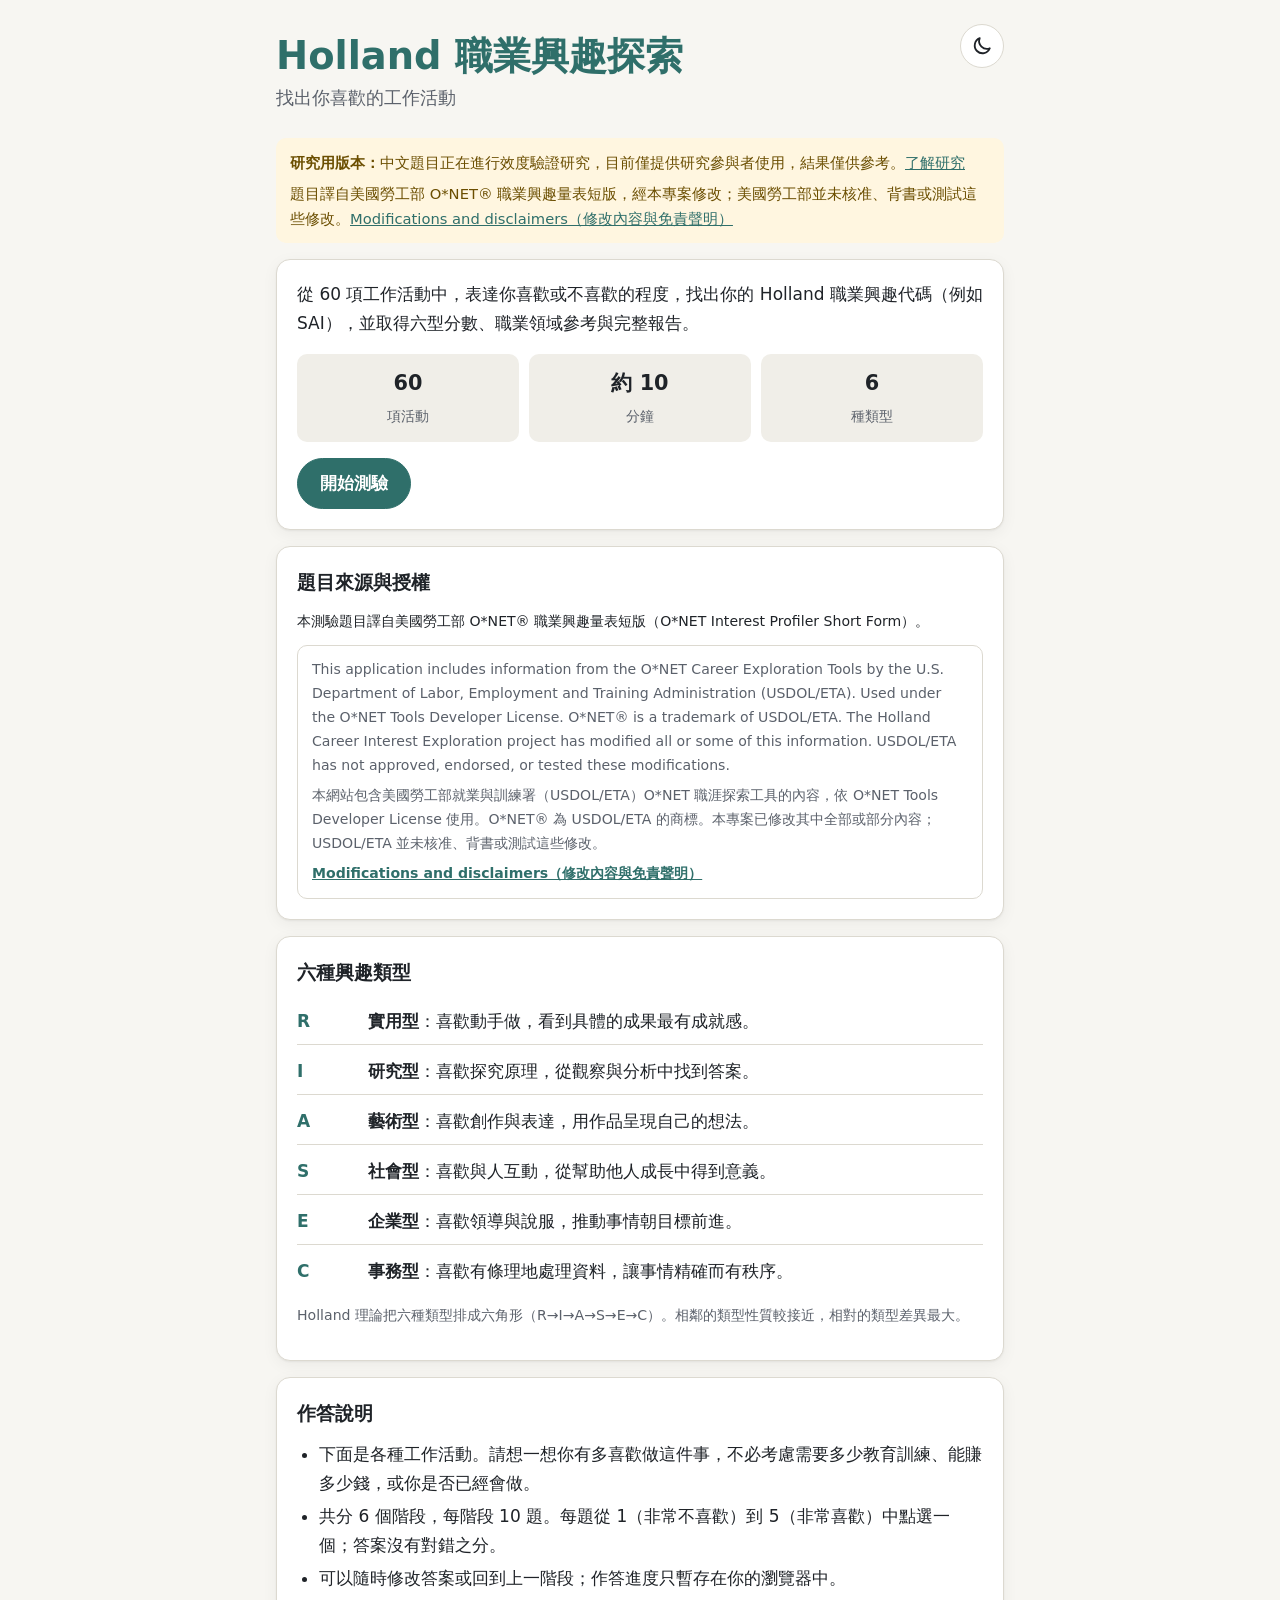
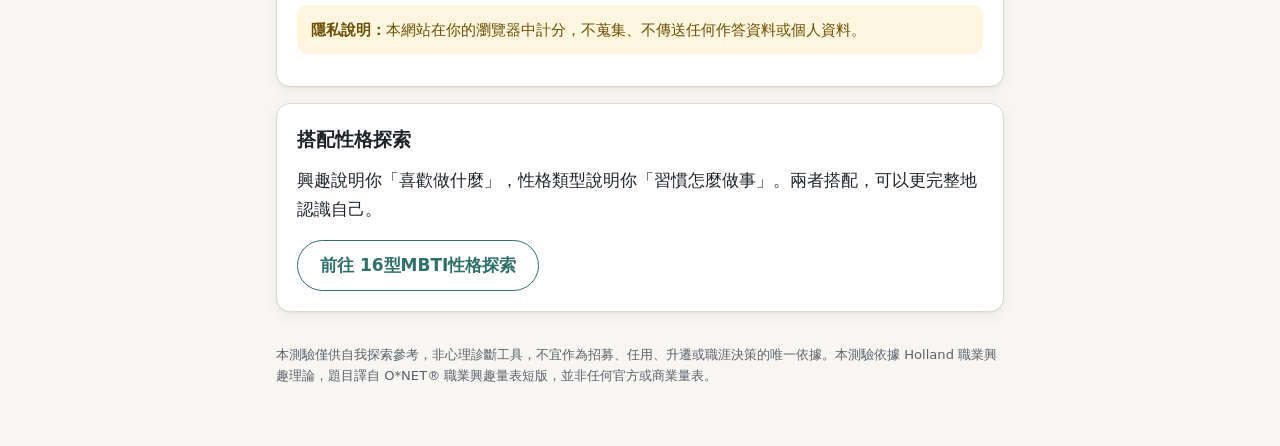
==== index.html @ e3d5d8a1 "建立 Holland 職業興趣探索研究用版本 - 題庫：O*NET Interest Profiler 短版 60 題，譯者一的中文翻譯（英文原文已逐題比對官方 PDF） - 譯者二翻譯表（僅英文原題" ====
<!doctype html>
<html lang="zh-Hant-TW">
<head>
  <meta charset="utf-8">
  <meta name="viewport" content="width=device-width, initial-scale=1">
  <!-- 研究用版本：效度驗證完成前不供搜尋引擎收錄 -->
  <meta name="robots" content="noindex, nofollow">
  <title>Holland 職業興趣探索</title>
  <meta name="description" content="60 項工作活動，找出你的 Holland 職業興趣代碼（RIASEC），並取得六型分數與職業領域參考。">
  <link rel="icon" href="data:image/svg+xml,%3Csvg xmlns=%27http://www.w3.org/2000/svg%27 viewBox=%270 0 64 64%27%3E%3Crect width=%2764%27 height=%2764%27 rx=%2714%27 fill=%27%232c5e9e%27/%3E%3Ctext x=%2732%27 y=%2744%27 font-size=%2734%27 font-family=%27Arial,sans-serif%27 font-weight=%27700%27 fill=%27white%27 text-anchor=%27middle%27%3EH%3C/text%3E%3C/svg%3E">
  <meta name="theme-color" content="#2f6f6a">
  <script>
    // 套用使用者選擇的深色／淺色模式（放在樣式表前，避免畫面閃爍）
    try { const t = localStorage.getItem('holland-theme'); if (t === 'light' || t === 'dark') document.documentElement.setAttribute('data-theme', t); } catch (e) {}
  </script>
  <link rel="stylesheet" href="css/style.css?v=20261027-1">
</head>
<body>
  <main class="container">
    <header class="site-header home-header">
      <div>
        <h1 class="home-title">Holland 職業興趣探索</h1>
        <p class="home-subtitle">找出你喜歡的工作活動</p>
      </div>
    </header>

    <div class="notice research-banner">
      <p style="margin:0 0 6px"><strong>研究用版本：</strong>中文題目正在進行效度驗證研究，目前僅提供研究參與者使用，結果僅供參考。<a href="research.html">了解研究</a></p>
      <p style="margin:0">題目譯自美國勞工部 O*NET® 職業興趣量表短版，經本專案修改；美國勞工部並未核准、背書或測試這些修改。<a href="modifications.html">Modifications and disclaimers（修改內容與免責聲明）</a></p>
    </div>

    <section class="card">
      <p>從 60 項工作活動中，表達你喜歡或不喜歡的程度，找出你的 Holland 職業興趣代碼（例如 SAI），並取得六型分數、職業領域參考與完整報告。</p>
      <div class="facts">
        <div class="fact"><strong>60</strong><span>項活動</span></div>
        <div class="fact"><strong>約 10</strong><span>分鐘</span></div>
        <div class="fact"><strong>6</strong><span>種類型</span></div>
      </div>
      <div class="btn-row">
        <a class="btn" id="start-btn" href="quiz.html">開始測驗</a>
        <a class="btn btn-outline" id="resume-btn" href="quiz.html" hidden>繼續上次的作答</a>
      </div>
    </section>

    <section class="card">
      <h2>題目來源與授權</h2>
      <p class="small">本測驗題目譯自美國勞工部 O*NET® 職業興趣量表短版（O*NET Interest Profiler Short Form）。</p>
      <div class="onet-notice small">
        <p lang="en">This application includes information from the O*NET Career Exploration Tools by the U.S. Department of Labor, Employment and Training Administration (USDOL/ETA). Used under the O*NET Tools Developer License. O*NET® is a trademark of USDOL/ETA. The Holland Career Interest Exploration project has modified all or some of this information. USDOL/ETA has not approved, endorsed, or tested these modifications.</p>
        <p>本網站包含美國勞工部就業與訓練署（USDOL/ETA）O*NET 職涯探索工具的內容，依 O*NET Tools Developer License 使用。O*NET® 為 USDOL/ETA 的商標。本專案已修改其中全部或部分內容；USDOL/ETA 並未核准、背書或測試這些修改。</p>
        <p><a href="modifications.html">Modifications and disclaimers（修改內容與免責聲明）</a></p>
      </div>
    </section>

    <section class="card">
      <h2>六種興趣類型</h2>
      <ul class="dim-list">
        <li><span class="letters">R</span><span><strong>實用型</strong>：喜歡動手做，看到具體的成果最有成就感。</span></li>
        <li><span class="letters">I</span><span><strong>研究型</strong>：喜歡探究原理，從觀察與分析中找到答案。</span></li>
        <li><span class="letters">A</span><span><strong>藝術型</strong>：喜歡創作與表達，用作品呈現自己的想法。</span></li>
        <li><span class="letters">S</span><span><strong>社會型</strong>：喜歡與人互動，從幫助他人成長中得到意義。</span></li>
        <li><span class="letters">E</span><span><strong>企業型</strong>：喜歡領導與說服，推動事情朝目標前進。</span></li>
        <li><span class="letters">C</span><span><strong>事務型</strong>：喜歡有條理地處理資料，讓事情精確而有秩序。</span></li>
      </ul>
      <p class="small muted" style="margin-top:10px">Holland 理論把六種類型排成六角形（R→I→A→S→E→C）。相鄰的類型性質較接近，相對的類型差異最大。</p>
    </section>

    <section class="card">
      <h2>作答說明</h2>
      <ul>
        <li>下面是各種工作活動。請想一想你有多喜歡做這件事，不必考慮需要多少教育訓練、能賺多少錢，或你是否已經會做。</li>
        <li>共分 6 個階段，每階段 10 題。每題從 1（非常不喜歡）到 5（非常喜歡）中點選一個；答案沒有對錯之分。</li>
        <li>可以隨時修改答案或回到上一階段；作答進度只暫存在你的瀏覽器中。</li>
      </ul>
      <p class="notice"><strong>隱私說明：</strong>本網站在你的瀏覽器中計分，不蒐集、不傳送任何作答資料或個人資料。</p>
    </section>

    <section class="card">
      <h2>搭配性格探索</h2>
      <p>興趣說明你「喜歡做什麼」，性格類型說明你「習慣怎麼做事」。兩者搭配，可以更完整地認識自己。</p>
      <div class="btn-row"><a class="btn btn-outline" href="../mbti/">前往 16型MBTI性格探索</a></div>
    </section>

    <footer class="site-footer">
      <p>本測驗僅供自我探索參考，非心理診斷工具，不宜作為招募、任用、升遷或職涯決策的唯一依據。本測驗依據 Holland 職業興趣理論，題目譯自 O*NET® 職業興趣量表短版，並非任何官方或商業量表。</p>
    </footer>
  </main>

  <script src="js/common.js?v=20261027-1"></script>
  <script>
    (() => {
      const saved = HL.progress.load();
      const n = saved ? Object.keys(saved.answers).length : 0;
      if (n > 0) {
        const resume = document.getElementById('resume-btn');
        resume.hidden = false;
        resume.textContent = `繼續上次的作答（已完成 ${n} 題）`;
        const start = document.getElementById('start-btn');
        start.textContent = '重新開始';
        start.href = 'quiz.html?new=1';
      }
    })();
  </script>
</body>
</html>
---- css/style.css ----
/* 16型MBTI性格探索 — 共用樣式 */

:root {
  --bg: #f7f6f2;
  --surface: #ffffff;
  --surface-2: #f0eee8;
  --text: #1f2328;
  --text-muted: #5b616b;
  --border: #dcd9d0;
  --accent: #2f6f6a;
  --accent-text: #ffffff;
  --accent-soft: #e3efed;
  --bar-first: #2f6f6a;
  --bar-second: #c98a3d;
  --warn-bg: #fff6e0;
  --warn-text: #6b4e00;
  --missing: #c62828;
  --radius: 14px;
  --shadow: 0 1px 2px rgba(0, 0, 0, 0.05), 0 4px 16px rgba(0, 0, 0, 0.05);
  color-scheme: light;
}

@media (prefers-color-scheme: dark) {
  :root:not([data-theme="light"]) {
    --bg: #15181b;
    --surface: #1e2226;
    --surface-2: #272c31;
    --text: #e8e6e1;
    --text-muted: #a3a9b1;
    --border: #353b42;
    --accent: #6fbdb5;
    --accent-text: #0f1a19;
    --accent-soft: #23393a;
    --bar-first: #6fbdb5;
    --bar-second: #e0a95f;
    --warn-bg: #3a3220;
    --warn-text: #f1d999;
    --missing: #f08080;
    --shadow: none;
    color-scheme: dark;
  }
}

:root[data-theme="dark"] {
  --bg: #15181b;
  --surface: #1e2226;
  --surface-2: #272c31;
  --text: #e8e6e1;
  --text-muted: #a3a9b1;
  --border: #353b42;
  --accent: #6fbdb5;
  --accent-text: #0f1a19;
  --accent-soft: #23393a;
  --bar-first: #6fbdb5;
  --bar-second: #e0a95f;
  --warn-bg: #3a3220;
  --warn-text: #f1d999;
  --missing: #f08080;
  --shadow: none;
  color-scheme: dark;
}

* { box-sizing: border-box; }

[hidden] { display: none !important; }

html { -webkit-text-size-adjust: 100%; }

body {
  margin: 0;
  background: var(--bg);
  color: var(--text);
  font-family: "PingFang TC", "Noto Sans TC", "Microsoft JhengHei", "Heiti TC", system-ui, sans-serif;
  font-size: 17px;
  line-height: 1.7;
}

a { color: var(--accent); }

.container {
  max-width: 760px;
  margin: 0 auto;
  padding: 24px 16px 48px;
}

.site-header {
  display: flex;
  align-items: center;
  justify-content: space-between;
  gap: 12px;
  margin-bottom: 20px;
}

.site-title {
  font-size: 1.05rem;
  font-weight: 700;
  color: var(--text);
  text-decoration: none;
}

.home-header { align-items: flex-start; margin-bottom: 4px; }

.theme-toggle {
  flex-shrink: 0;
  display: inline-flex;
  align-items: center;
  justify-content: center;
  width: 44px;
  height: 44px;
  margin-left: auto;
  border-radius: 50%;
  border: 1px solid var(--border);
  background: var(--surface);
  color: var(--text);
  cursor: pointer;
  -webkit-tap-highlight-color: transparent;
}

h1 { font-size: 1.75rem; line-height: 1.35; margin: 0 0 12px; }
h2 { font-size: 1.2rem; margin: 0 0 10px; }
h3 { font-size: 1.05rem; margin: 16px 0 6px; }
p { margin: 0 0 12px; }
ul { margin: 0 0 12px; padding-left: 1.3em; }
li { margin-bottom: 4px; }

.card {
  background: var(--surface);
  border: 1px solid var(--border);
  border-radius: var(--radius);
  box-shadow: var(--shadow);
  padding: 20px;
  margin-bottom: 16px;
}

.muted { color: var(--text-muted); }
.small { font-size: 0.88rem; }
.center { text-align: center; }

/* 按鈕 */
.btn {
  display: inline-flex;
  align-items: center;
  justify-content: center;
  min-height: 48px;
  padding: 10px 22px;
  border-radius: 999px;
  border: 1px solid var(--accent);
  background: var(--accent);
  color: var(--accent-text);
  font: inherit;
  font-weight: 600;
  text-decoration: none;
  cursor: pointer;
}
.btn:disabled { opacity: 0.45; cursor: not-allowed; filter: none; }
.btn-outline { background: transparent; color: var(--accent); }
.btn-text {
  border: none;
  background: none;
  color: var(--text-muted);
  font: inherit;
  cursor: pointer;
  padding: 8px 4px;
  text-decoration: underline;
}

.btn-row {
  display: flex;
  flex-wrap: wrap;
  gap: 10px;
  margin-top: 16px;
}
.btn-row.center { justify-content: center; }

:focus-visible { outline: 3px solid var(--accent); outline-offset: 2px; }

/* 首頁 */
.home-title {
  font-size: 2.4rem;
  font-weight: 800;
  line-height: 1.25;
  color: var(--accent);
  margin: 8px 0 4px;
}
.home-subtitle { font-size: 1.1rem; color: var(--text-muted); margin: 0 0 20px; }

.facts {
  display: grid;
  grid-template-columns: repeat(3, 1fr);
  gap: 10px;
  margin: 16px 0;
}
.fact {
  background: var(--surface-2);
  border-radius: 10px;
  padding: 12px 8px;
  text-align: center;
}
.fact strong { display: block; font-size: 1.3rem; white-space: nowrap; }
.fact span { font-size: 0.85rem; color: var(--text-muted); }

.dim-list { list-style: none; padding: 0; margin: 0; }
.dim-list li {
  display: flex;
  gap: 10px;
  padding: 8px 0;
  border-bottom: 1px solid var(--border);
}
.dim-list li:last-child { border-bottom: none; }
.dim-list .letters { font-weight: 700; min-width: 3.6em; color: var(--accent); }

.notice {
  background: var(--warn-bg);
  color: var(--warn-text);
  border-radius: 10px;
  padding: 12px 14px;
  font-size: 0.92rem;
}

/* 首頁插畫 */
.hero-art {
  --art-bg: #e3efed;
  --art-deco: #d3e6e3;
  --art-line: #8aa29f;
  --art-bubble: #ffffff;
  margin: 0 0 16px;
}
.hero-art svg { display: block; width: 100%; height: auto; }

@media (prefers-color-scheme: dark) {
  :root:not([data-theme="light"]) .hero-art {
    --art-bg: #23393a;
    --art-deco: #2b4647;
    --art-line: #5d7b78;
    --art-bubble: #e8e6e1;
  }
}

:root[data-theme="dark"] .hero-art {
  --art-bg: #23393a;
  --art-deco: #2b4647;
  --art-line: #5d7b78;
  --art-bubble: #e8e6e1;
}

/* 作答頁 */
.progress-wrap { margin-bottom: 20px; }
.progress-meta {
  display: flex;
  justify-content: space-between;
  font-size: 0.9rem;
  color: var(--text-muted);
  margin-bottom: 6px;
}
.progress {
  height: 8px;
  background: var(--surface-2);
  border-radius: 999px;
  overflow: hidden;
}
.progress-bar {
  height: 100%;
  width: 0;
  background: var(--accent);
  transition: width 0.25s ease;
}

.stage-title { font-size: 1.1rem; font-weight: 700; color: var(--accent); }
/* 換階段時程式會把焦點移到此標題（供螢幕報讀），不需顯示焦點框 */
.stage-title:focus { outline: none; }

.q-item { padding: 18px 16px 14px; margin-bottom: 12px; scroll-margin-top: 16px; border-top: 4px solid var(--accent); }
.q-item fieldset { border: none; margin: 0; padding: 0; min-width: 0; }
.q-item legend {
  font-size: 1.08rem;
  font-weight: 600;
  line-height: 1.6;
  margin-bottom: 14px;
  padding: 0;
}
.q-num { color: var(--accent); margin-right: 4px; font-variant-numeric: tabular-nums; }
.q-item.missing { border-color: var(--missing); box-shadow: 0 0 0 2px var(--missing); }
.q-missing-note { display: none; margin: 10px 0 0; font-size: 0.86rem; font-weight: 600; color: var(--missing); text-align: center; }
.q-item.missing .q-missing-note { display: block; }

.likert {
  display: grid;
  grid-template-columns: repeat(5, 1fr);
  gap: 6px;
  max-width: 400px;
  margin: 0 auto;
}
.likert label {
  position: relative;
  display: flex;
  justify-content: center;
  cursor: pointer;
  -webkit-tap-highlight-color: transparent;
}
.likert input {
  position: absolute;
  opacity: 0;
  width: 1px;
  height: 1px;
  margin: 0;
}
.likert .dot {
  display: flex;
  align-items: center;
  justify-content: center;
  width: 48px;
  height: 48px;
  border-radius: 50%;
  border: 2px solid var(--border);
  background: var(--surface);
  color: var(--text-muted);
  font-weight: 700;
  font-size: 1.05rem;
  font-variant-numeric: tabular-nums;
  transition: background 0.15s ease, border-color 0.15s ease;
}
.likert input:checked + .dot {
  background: var(--accent);
  border-color: var(--accent);
  color: var(--accent-text);
}
.likert input:focus-visible + .dot { outline: 3px solid var(--accent); outline-offset: 2px; }

.visually-hidden {
  position: absolute;
  width: 1px;
  height: 1px;
  overflow: hidden;
  clip: rect(0 0 0 0);
  white-space: nowrap;
}

.likert-anchors {
  display: flex;
  justify-content: space-between;
  max-width: 400px;
  margin: 6px auto 0;
  font-size: 0.82rem;
  color: var(--text-muted);
}

.stage-note { margin-top: 12px; text-align: center; font-size: 0.9rem; color: var(--warn-text); }

.quiz-nav {
  display: flex;
  justify-content: space-between;
  align-items: center;
  gap: 10px;
  margin-top: 20px;
}

/* 作答階段色系：6 個階段各用一個色系（對比度皆通過 WCAG AA） */
body[data-stage="1"] { --accent: #2f6f6a; --bg: #eef4f3; --accent-soft: #e3efed; --accent-text: #ffffff; } /* 青綠 */
body[data-stage="2"] { --accent: #2c5e9e; --bg: #eef2f8; --accent-soft: #e2eaf5; --accent-text: #ffffff; } /* 藍 */
body[data-stage="3"] { --accent: #6b4fa0; --bg: #f2eff7; --accent-soft: #e9e3f3; --accent-text: #ffffff; } /* 紫 */
body[data-stage="4"] { --accent: #a63f6a; --bg: #f8eff3; --accent-soft: #f3e2ea; --accent-text: #ffffff; } /* 玫紅 */
body[data-stage="5"] { --accent: #8a5a12; --bg: #f7f2e9; --accent-soft: #f1e6d3; --accent-text: #ffffff; } /* 琥珀 */
body[data-stage="6"] { --accent: #3d7330; --bg: #eff5ed; --accent-soft: #e3eedf; --accent-text: #ffffff; } /* 森綠 */

@media (prefers-color-scheme: dark) {
  :root:not([data-theme="light"]) body[data-stage="1"] { --accent: #6fbdb5; --bg: #141b1b; --accent-soft: #23393a; --accent-text: #0f1a19; }
  :root:not([data-theme="light"]) body[data-stage="2"] { --accent: #86aee6; --bg: #14181f; --accent-soft: #22304a; --accent-text: #0f1a19; }
  :root:not([data-theme="light"]) body[data-stage="3"] { --accent: #b9a3e3; --bg: #18161f; --accent-soft: #302a45; --accent-text: #0f1a19; }
  :root:not([data-theme="light"]) body[data-stage="4"] { --accent: #e891b4; --bg: #1e1519; --accent-soft: #45283a; --accent-text: #0f1a19; }
  :root:not([data-theme="light"]) body[data-stage="5"] { --accent: #e0b062; --bg: #1d1912; --accent-soft: #45391f; --accent-text: #0f1a19; }
  :root:not([data-theme="light"]) body[data-stage="6"] { --accent: #93c785; --bg: #151b14; --accent-soft: #2a3f25; --accent-text: #0f1a19; }
}

:root[data-theme="dark"] body[data-stage="1"] { --accent: #6fbdb5; --bg: #141b1b; --accent-soft: #23393a; --accent-text: #0f1a19; }
:root[data-theme="dark"] body[data-stage="2"] { --accent: #86aee6; --bg: #14181f; --accent-soft: #22304a; --accent-text: #0f1a19; }
:root[data-theme="dark"] body[data-stage="3"] { --accent: #b9a3e3; --bg: #18161f; --accent-soft: #302a45; --accent-text: #0f1a19; }
:root[data-theme="dark"] body[data-stage="4"] { --accent: #e891b4; --bg: #1e1519; --accent-soft: #45283a; --accent-text: #0f1a19; }
:root[data-theme="dark"] body[data-stage="5"] { --accent: #e0b062; --bg: #1d1912; --accent-soft: #45391f; --accent-text: #0f1a19; }
:root[data-theme="dark"] body[data-stage="6"] { --accent: #93c785; --bg: #151b14; --accent-soft: #2a3f25; --accent-text: #0f1a19; }

body[data-stage] { transition: background-color 0.3s ease; }

/* 結果與報告 */
.type-hero { text-align: center; padding: 28px 20px; }
.type-label { color: var(--text-muted); font-size: 0.95rem; margin-bottom: 4px; }
.type-code {
  font-size: 3.4rem;
  font-weight: 800;
  letter-spacing: 0.08em;
  line-height: 1.1;
  color: var(--accent);
  margin: 4px 0 8px;
}
.type-name { font-size: 1.4rem; font-weight: 700; margin-bottom: 6px; }
.type-tagline { color: var(--text-muted); margin: 0; }

.dim-row { margin-bottom: 18px; }
.dim-row:last-child { margin-bottom: 0; }
.dim-title {
  display: flex;
  justify-content: space-between;
  font-size: 0.92rem;
  color: var(--text-muted);
  margin-bottom: 4px;
}
.dim-ends {
  display: flex;
  justify-content: space-between;
  font-weight: 600;
  margin-bottom: 4px;
}
.dim-ends .chosen { color: var(--accent); }
.bar {
  display: flex;
  height: 14px;
  border-radius: 999px;
  overflow: hidden;
  background: var(--surface-2);
}
.bar-first { background: var(--bar-first); }
.bar-second { background: var(--bar-second); }
.dim-unclear {
  margin-top: 6px;
  font-size: 0.86rem;
  color: var(--warn-text);
  background: var(--warn-bg);
  border-radius: 8px;
  padding: 6px 10px;
}

.report-meta {
  display: flex;
  justify-content: space-between;
  flex-wrap: wrap;
  gap: 4px 12px;
  font-size: 0.88rem;
  color: var(--text-muted);
  margin-bottom: 12px;
}

.kv { margin: 0; }
.kv dt { font-weight: 700; margin-top: 8px; }
.kv dd { margin: 2px 0 0; }

.tags { display: flex; flex-wrap: wrap; gap: 8px; list-style: none; padding: 0; }
.tags li {
  background: var(--accent-soft);
  border-radius: 999px;
  padding: 4px 12px;
  margin: 0;
  font-size: 0.92rem;
}

.site-footer {
  margin-top: 32px;
  font-size: 0.82rem;
  color: var(--text-muted);
  line-height: 1.6;
}

.error-box { text-align: center; }

@media (max-width: 480px) {
  body { font-size: 16px; }
  h1 { font-size: 1.5rem; }
  .card { padding: 16px; }
  .type-code { font-size: 2.8rem; }
  .home-title { font-size: 2rem; }
  .likert .dot { width: 44px; height: 44px; }
  .btn-row .btn { flex: 1 1 100%; }
}


/* 只在有滑鼠的裝置顯示 hover 效果，避免手機點選後殘留外框，看起來像已選取 */
@media (hover: hover) and (pointer: fine) {
  .btn:hover { filter: brightness(1.06); }
  .likert label:hover .dot { border-color: var(--accent); }
}

@media (max-width: 360px) {
  .fact strong { font-size: 1.1rem; }
}

/* ===== Holland 職業興趣探索 ===== */

/* 六角形雷達圖 */
.radar-wrap { display: flex; justify-content: center; margin: 4px 0 12px; }
.radar { width: 100%; max-width: 360px; height: auto; overflow: visible; }
.radar-grid { fill: none; stroke: var(--border); stroke-width: 1; }
.radar-area { fill: var(--accent); fill-opacity: 0.22; stroke: var(--accent); stroke-width: 2.5; stroke-linejoin: round; }
.radar-dot { fill: var(--accent); }
.radar-label { font-size: 12.5px; fill: var(--text-muted); }
.radar-label.top { fill: var(--accent); font-weight: 700; }

/* 六型分數長條 */
.score-bars { display: grid; gap: 8px; }
.score-row { display: grid; grid-template-columns: 5.6em 1fr 2.2em; align-items: center; gap: 10px; font-size: 0.95rem; }
.score-row .bar { height: 12px; }
.score-row.top .score-name, .score-row.top .score-num { color: var(--accent); font-weight: 700; }
.score-num { text-align: right; font-variant-numeric: tabular-nums; }

.interpret-notes li { color: var(--text); }
.top-type + .top-type { border-top: 1px solid var(--border); margin-top: 12px; padding-top: 4px; }

/* O*NET 授權要求的改作聲明 */
.onet-notice {
  margin-top: 12px;
  padding: 12px 14px;
  border: 1px solid var(--border);
  border-radius: 10px;
  background: var(--surface);
  color: var(--text-muted);
}
.onet-notice p { margin: 0 0 6px; }
.onet-notice p:last-child { margin-bottom: 0; }
.onet-notice a { font-weight: 600; }

.research-banner { margin-bottom: 16px; }

/* 修改說明與研究說明頁 */
.doc-page h2 { margin-top: 4px; }
.doc-page blockquote {
  margin: 8px 0 12px;
  padding: 10px 14px;
  border-left: 4px solid var(--accent);
  background: var(--surface-2);
  border-radius: 6px;
}
.doc-page table { width: 100%; border-collapse: collapse; font-size: 0.92rem; }
.doc-page th, .doc-page td { border: 1px solid var(--border); padding: 6px 8px; text-align: left; vertical-align: top; }
.doc-page th { background: var(--surface-2); }
.table-scroll { overflow-x: auto; }
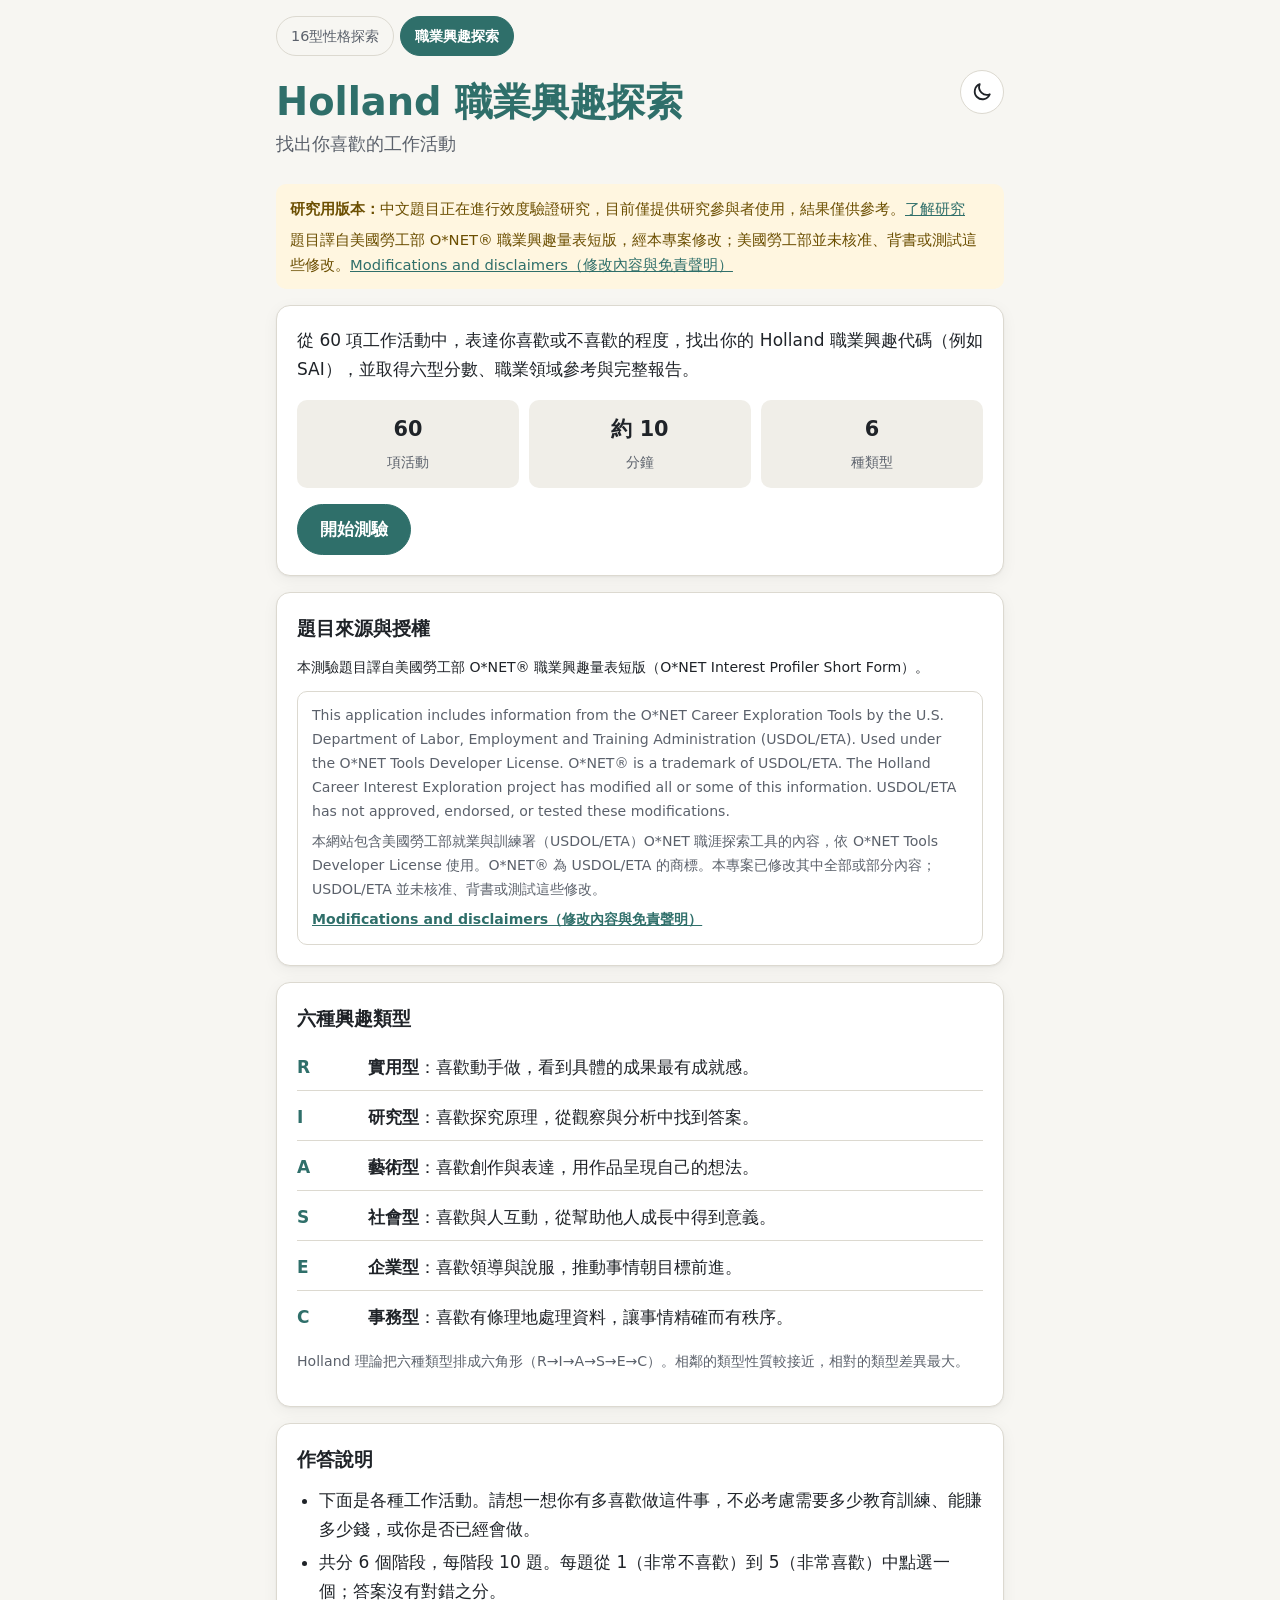
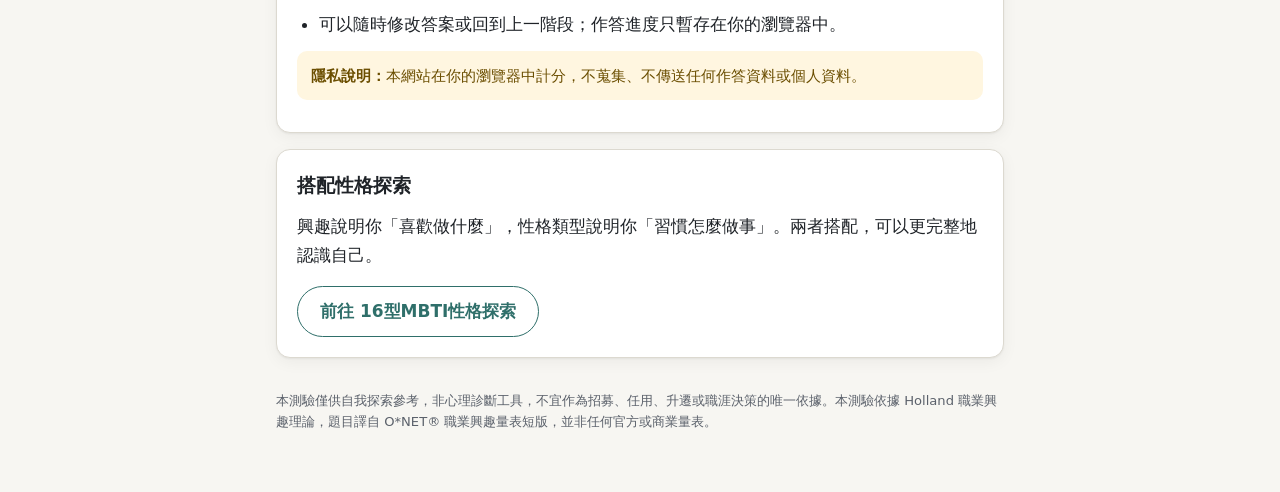
==== commit 3af35eb4: "site: 加入網站切換導覽列（連到 16型性格探索） - 每頁上方加入「16型性格探索／職業興趣探索」切換標籤，標示目前網站 - 依 O*NET 授權，驗證完成前不在公開的 MBTI 網站放入口，因" ====
--- a/index.html
+++ b/index.html
@@ -13,10 +13,14 @@
     // 套用使用者選擇的深色／淺色模式（放在樣式表前，避免畫面閃爍）
     try { const t = localStorage.getItem('holland-theme'); if (t === 'light' || t === 'dark') document.documentElement.setAttribute('data-theme', t); } catch (e) {}
   </script>
-  <link rel="stylesheet" href="css/style.css?v=20261027-1">
+  <link rel="stylesheet" href="css/style.css?v=20261028-1">
 </head>
 <body>
   <main class="container">
+    <nav class="site-nav" aria-label="網站切換">
+      <a href="../mbti/">16型性格探索</a>
+      <a href="index.html" aria-current="page">職業興趣探索</a>
+    </nav>
     <header class="site-header home-header">
       <div>
         <h1 class="home-title">Holland 職業興趣探索</h1>
@@ -86,7 +90,7 @@
     </footer>
   </main>
 
-  <script src="js/common.js?v=20261027-1"></script>
+  <script src="js/common.js?v=20261028-1"></script>
   <script>
     (() => {
       const saved = HL.progress.load();
--- a/css/style.css
+++ b/css/style.css
@@ -530,3 +530,31 @@
 .doc-page th, .doc-page td { border: 1px solid var(--border); padding: 6px 8px; text-align: left; vertical-align: top; }
 .doc-page th { background: var(--surface-2); }
 .table-scroll { overflow-x: auto; }
+
+/* 網站切換導覽列（16型性格探索／職業興趣探索） */
+.site-nav {
+  display: flex;
+  gap: 6px;
+  margin: -8px 0 14px;
+  font-size: 0.9rem;
+}
+.site-nav a {
+  display: inline-flex;
+  align-items: center;
+  min-height: 40px;
+  padding: 4px 14px;
+  border-radius: 999px;
+  border: 1px solid var(--border);
+  color: var(--text-muted);
+  text-decoration: none;
+  -webkit-tap-highlight-color: transparent;
+}
+.site-nav a[aria-current="page"] {
+  background: var(--accent);
+  border-color: var(--accent);
+  color: var(--accent-text);
+  font-weight: 600;
+}
+@media (hover: hover) and (pointer: fine) {
+  .site-nav a:not([aria-current]):hover { border-color: var(--accent); color: var(--accent); }
+}
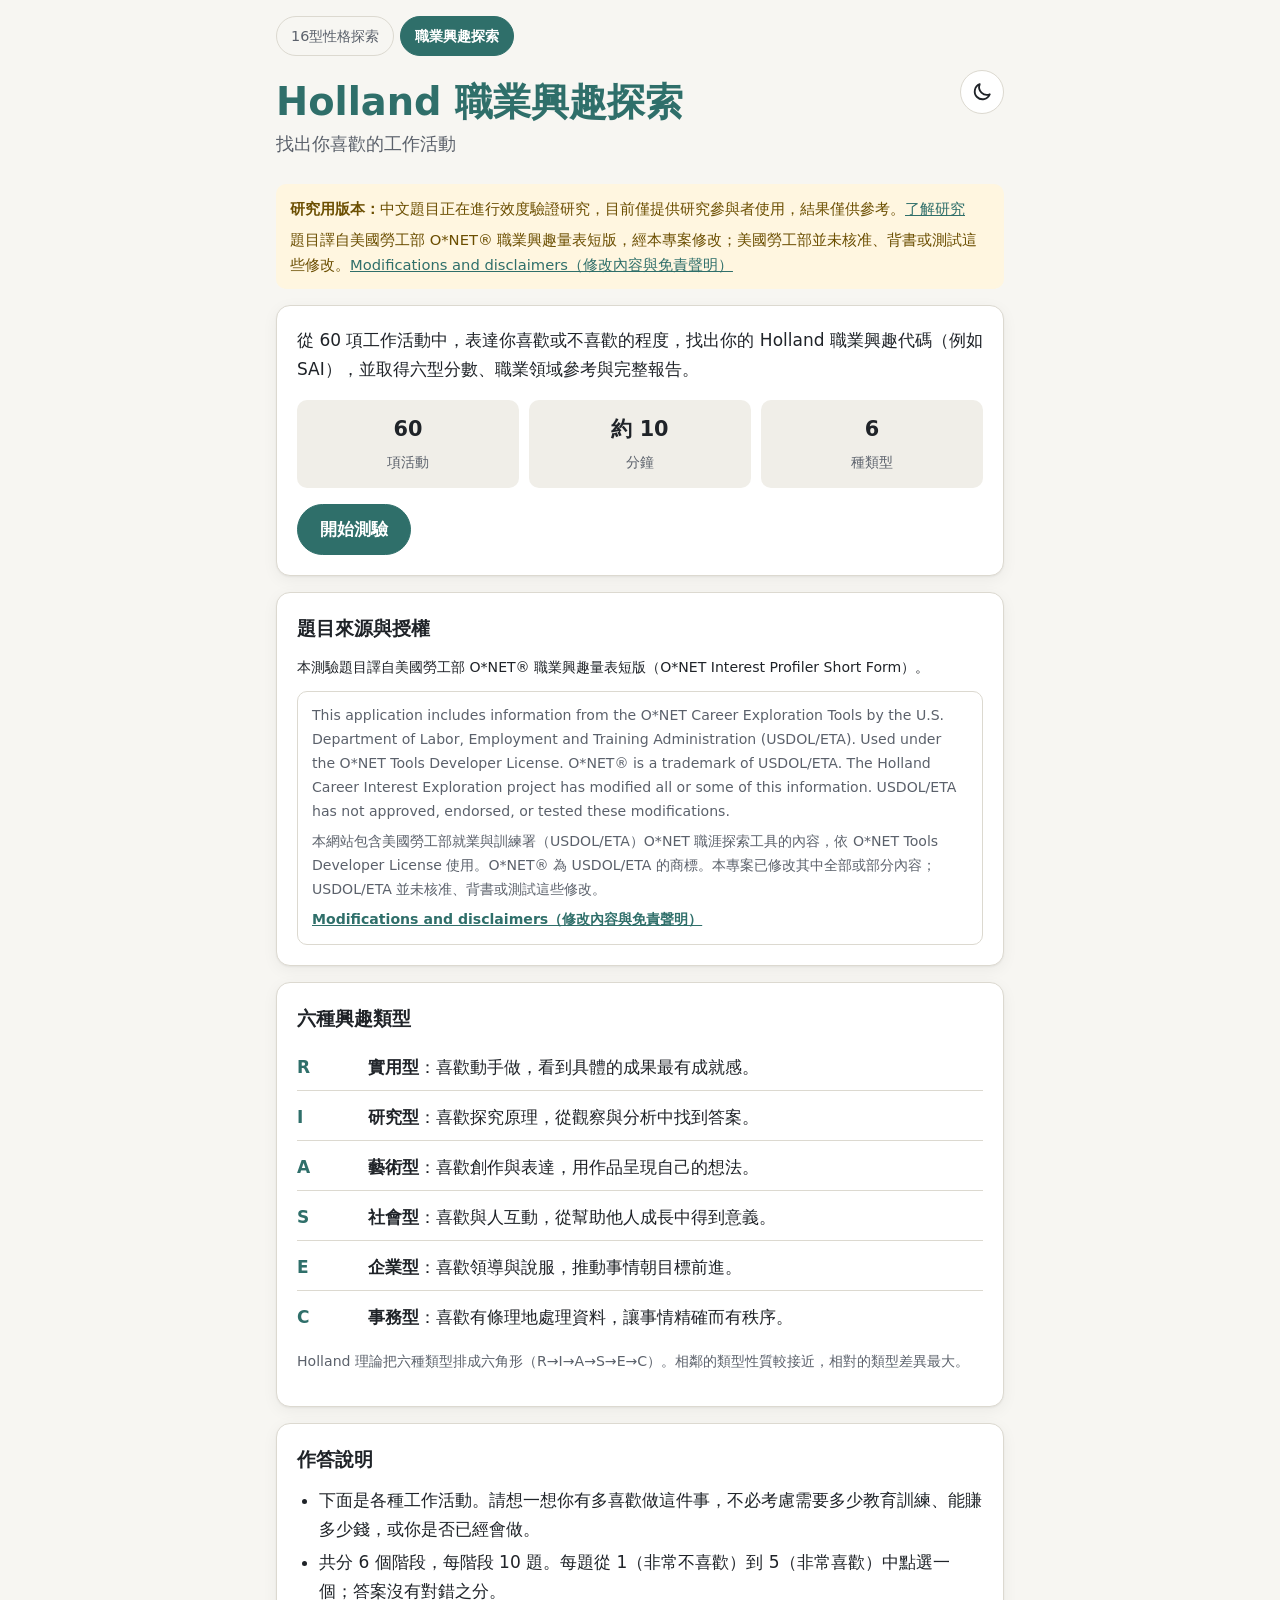
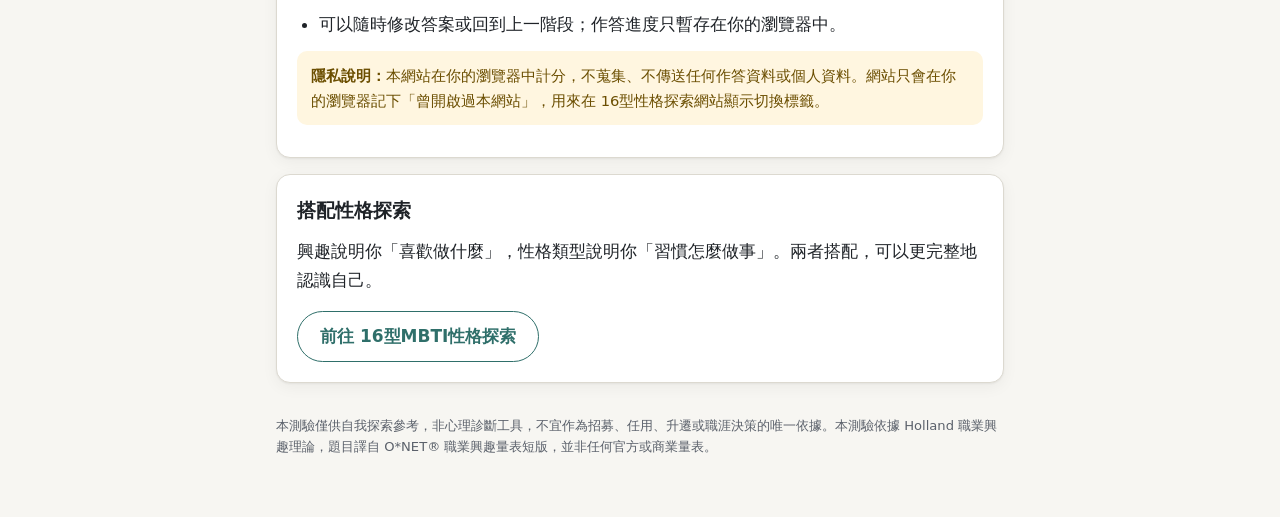
==== commit 67299f0d: "site: 記錄曾開啟本網站，供 16型性格探索網站顯示切換標籤 - 開啟任一頁時在瀏覽器記下 holland-visited（不含任何作答或個人資料） - 首頁隱私說明補充此用途 - CSS／JS " ====
--- a/index.html
+++ b/index.html
@@ -13,7 +13,7 @@
     // 套用使用者選擇的深色／淺色模式（放在樣式表前，避免畫面閃爍）
     try { const t = localStorage.getItem('holland-theme'); if (t === 'light' || t === 'dark') document.documentElement.setAttribute('data-theme', t); } catch (e) {}
   </script>
-  <link rel="stylesheet" href="css/style.css?v=20261028-1">
+  <link rel="stylesheet" href="css/style.css?v=20261028-2">
 </head>
 <body>
   <main class="container">
@@ -76,7 +76,7 @@
         <li>共分 6 個階段，每階段 10 題。每題從 1（非常不喜歡）到 5（非常喜歡）中點選一個；答案沒有對錯之分。</li>
         <li>可以隨時修改答案或回到上一階段；作答進度只暫存在你的瀏覽器中。</li>
       </ul>
-      <p class="notice"><strong>隱私說明：</strong>本網站在你的瀏覽器中計分，不蒐集、不傳送任何作答資料或個人資料。</p>
+      <p class="notice"><strong>隱私說明：</strong>本網站在你的瀏覽器中計分，不蒐集、不傳送任何作答資料或個人資料。網站只會在你的瀏覽器記下「曾開啟過本網站」，用來在 16型性格探索網站顯示切換標籤。</p>
     </section>
 
     <section class="card">
@@ -90,7 +90,7 @@
     </footer>
   </main>
 
-  <script src="js/common.js?v=20261028-1"></script>
+  <script src="js/common.js?v=20261028-2"></script>
   <script>
     (() => {
       const saved = HL.progress.load();
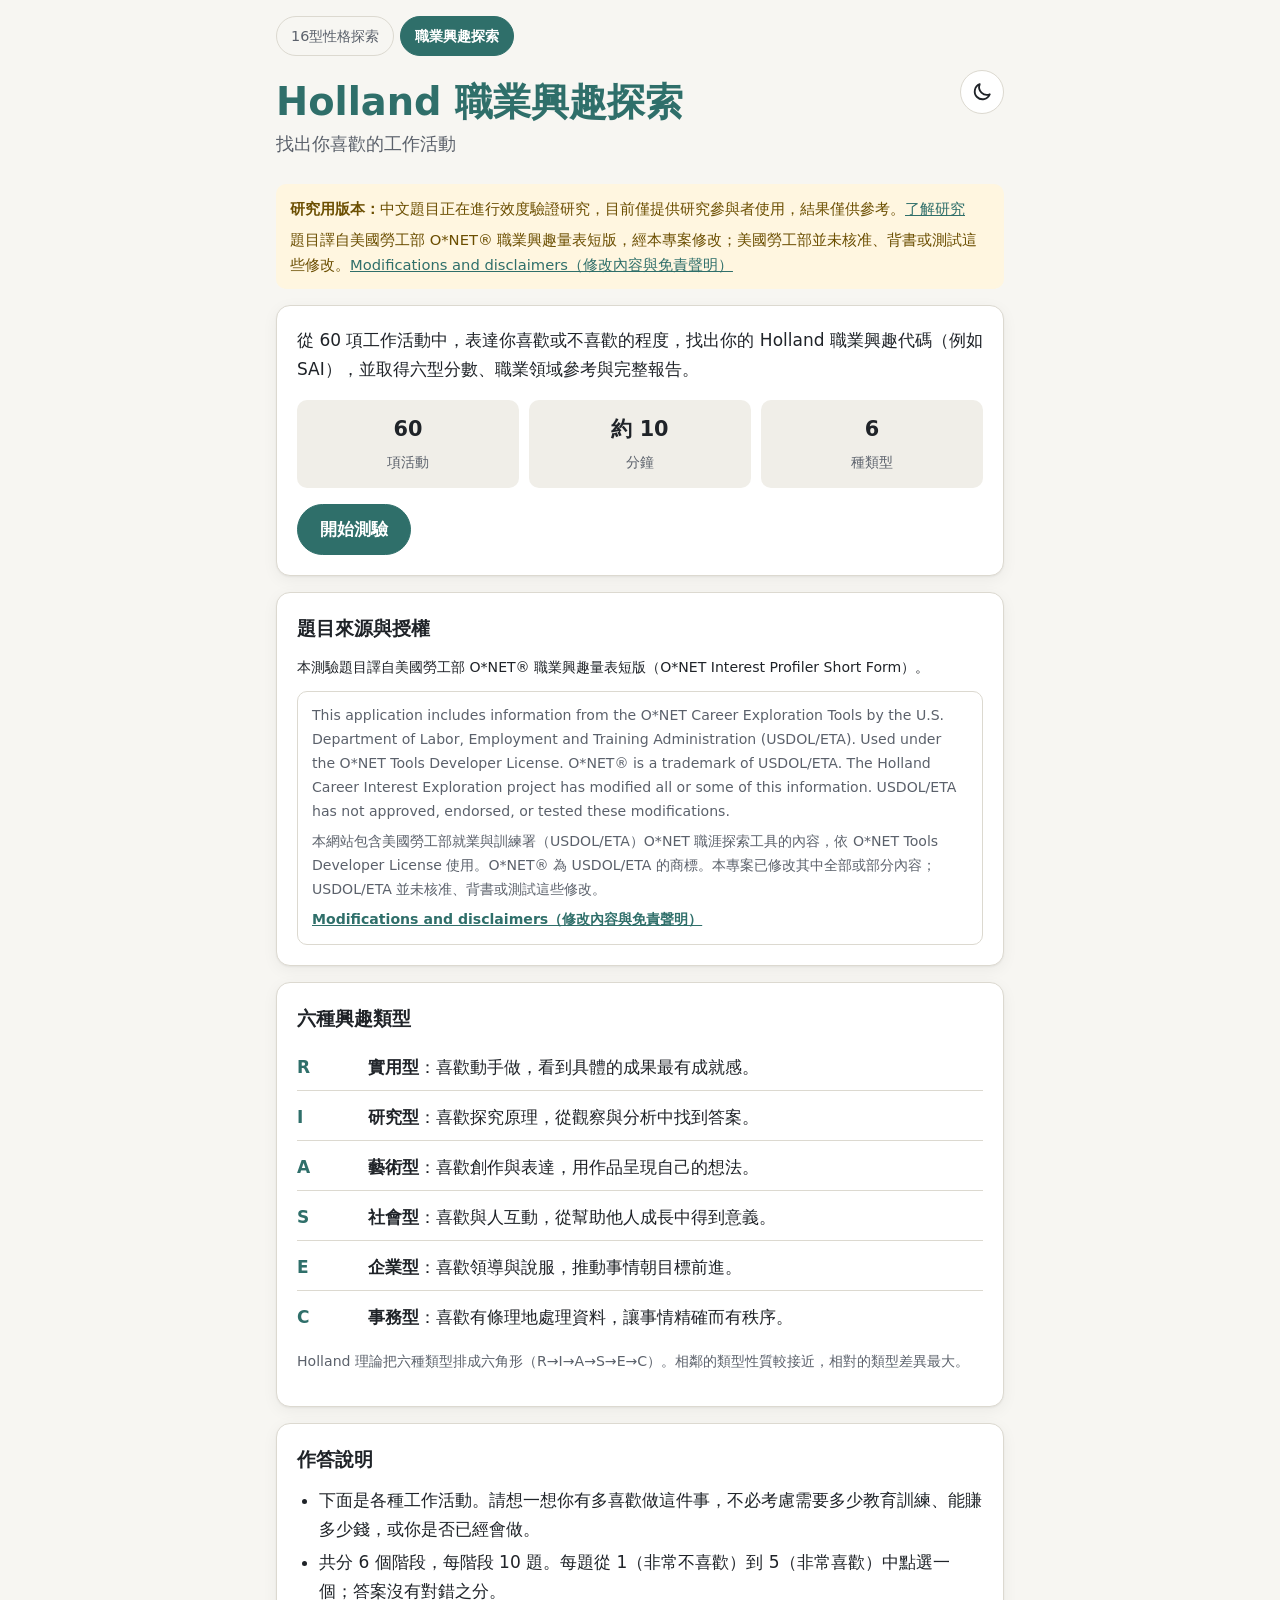
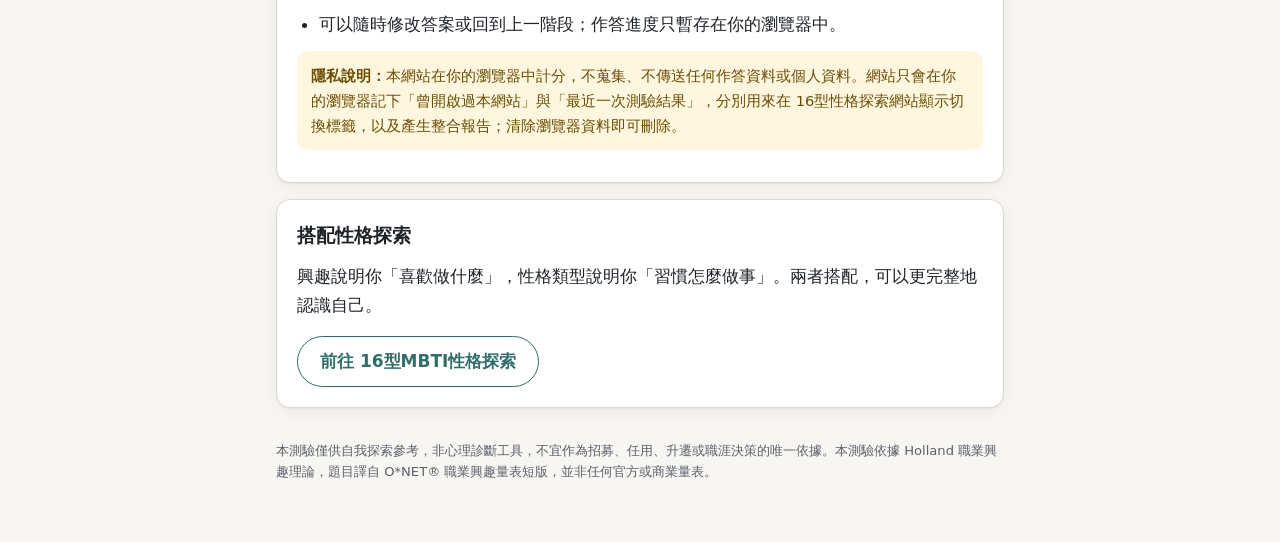
==== commit 23861298: "content: 整合報告 48 則對照說明；完成測驗時保存最近一次結果 - data/combined.json：16 型 8 端 × Holland 六型共 48 則對照說明，含開場、閱讀方式與提" ====
--- a/index.html
+++ b/index.html
@@ -13,7 +13,7 @@
     // 套用使用者選擇的深色／淺色模式（放在樣式表前，避免畫面閃爍）
     try { const t = localStorage.getItem('holland-theme'); if (t === 'light' || t === 'dark') document.documentElement.setAttribute('data-theme', t); } catch (e) {}
   </script>
-  <link rel="stylesheet" href="css/style.css?v=20261028-2">
+  <link rel="stylesheet" href="css/style.css?v=20261028-3">
 </head>
 <body>
   <main class="container">
@@ -76,7 +76,7 @@
         <li>共分 6 個階段，每階段 10 題。每題從 1（非常不喜歡）到 5（非常喜歡）中點選一個；答案沒有對錯之分。</li>
         <li>可以隨時修改答案或回到上一階段；作答進度只暫存在你的瀏覽器中。</li>
       </ul>
-      <p class="notice"><strong>隱私說明：</strong>本網站在你的瀏覽器中計分，不蒐集、不傳送任何作答資料或個人資料。網站只會在你的瀏覽器記下「曾開啟過本網站」，用來在 16型性格探索網站顯示切換標籤。</p>
+      <p class="notice"><strong>隱私說明：</strong>本網站在你的瀏覽器中計分，不蒐集、不傳送任何作答資料或個人資料。網站只會在你的瀏覽器記下「曾開啟過本網站」與「最近一次測驗結果」，分別用來在 16型性格探索網站顯示切換標籤，以及產生整合報告；清除瀏覽器資料即可刪除。</p>
     </section>
 
     <section class="card">
@@ -90,7 +90,7 @@
     </footer>
   </main>
 
-  <script src="js/common.js?v=20261028-2"></script>
+  <script src="js/common.js?v=20261028-3"></script>
   <script>
     (() => {
       const saved = HL.progress.load();
